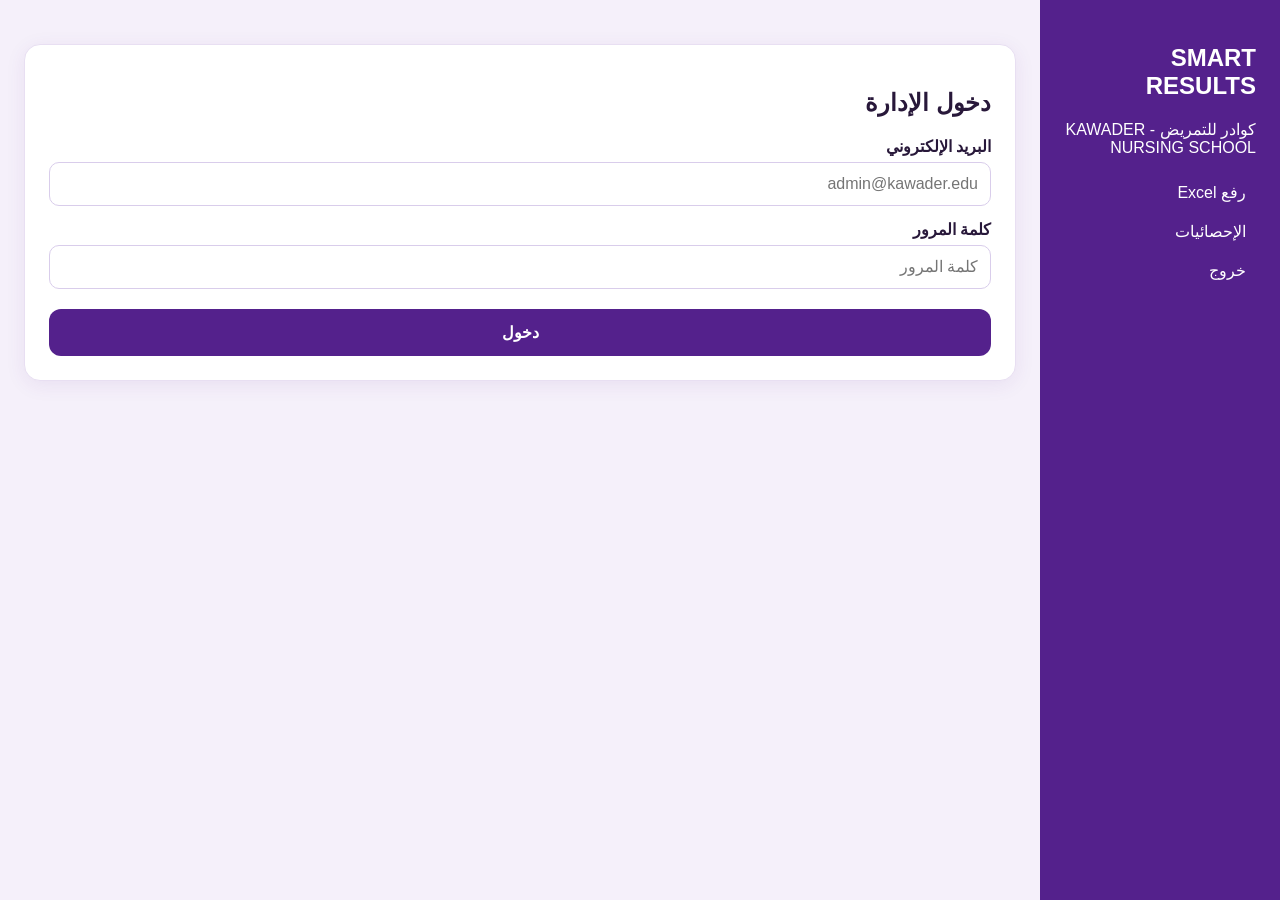
==== frontend/admin.html @ f1ea2448 "Initial commit for Smart Results" ====
<!DOCTYPE html>
<html lang="ar" dir="rtl">
<head>
<meta charset="UTF-8">
<meta name="viewport" content="width=device-width,initial-scale=1">
<title>لوحة الإدارة - SMART RESULTS</title>
<link rel="stylesheet" href="assets/css/style.css">
<link rel="stylesheet" href="assets/css/admin.css">
</head>
<body>
<div class="admin-layout">
  <div class="sidebar">
    <h2>SMART RESULTS</h2>
    <p>كوادر للتمريض - KAWADER NURSING SCHOOL</p>
    <a href="#" onclick="showSection('upload'); return false;">رفع Excel</a>
    <a href="#" onclick="showSection('analytics'); return false;">الإحصائيات</a>
    <a href="#" onclick="logout(); return false;">خروج</a>
  </div>

  <div class="main">
    <!-- Login -->
    <div id="loginBox" class="card">
      <h2>دخول الإدارة</h2>
      <label>البريد الإلكتروني</label>
      <input id="email" placeholder="admin@kawader.edu" type="email">
      <label>كلمة المرور</label>
      <input id="password" type="password" placeholder="كلمة المرور">
      <button id="loginBtn" onclick="adminLogin()">دخول</button>
    </div>

    <!-- Upload -->
    <div id="uploadBox" class="card hidden">
      <h2>رفع ملف Excel</h2>
      <p style="color:#7040A5;font-size:14px">صيغة الملف: الصف 1 = الأعمدة | الصف 2 = MAX + الدرجات النهائية (100 / 50 / 20 / 10) | الصف 3+ = بيانات الطلاب</p>
      <label>اختر ملف Excel</label>
      <input type="file" id="excelFile" accept=".xlsx,.xls">
      <button id="uploadBtn" onclick="uploadExcel()">رفع وفحص</button>

      <div id="issuesBox"></div>
      <div id="previewBox"></div>
      <pre id="uploadResult"></pre>

      <button id="calcBtn" onclick="calculateBatch()" disabled>حساب النتائج</button>
      <button id="publishBtn" onclick="publishBatch()" disabled>نشر النتائج</button>
    </div>

    <!-- Analytics -->
    <div id="analyticsBox" class="card hidden">
      <h2>الإحصائيات</h2>
      <label>السنة الدراسية</label>
      <select id="anaYear">
        <option value="first_year">السنة الأولى</option>
        <option value="second_year">السنة الثانية</option>
        <option value="third_year">السنة الثالثة</option>
      </select>
      <button id="anaBtn" onclick="loadAnalytics()">عرض</button>
      <pre id="anaResult"></pre>
    </div>
  </div>
</div>

<script src="assets/js/api.js"></script>
<script src="assets/js/admin.js"></script>
</body>
</html>
---- frontend/assets/css/style.css ----
:root{--primary:#54218C;--secondary:#7040A5;--accent:#9670C8;--bg:#F5F0FA;--text:#28183A}
*{box-sizing:border-box;font-family:'Segoe UI',Tahoma,sans-serif}
body{margin:0;background:var(--bg);color:var(--text)}
.container{max-width:720px;margin:0 auto;padding:20px}
header{text-align:center;color:var(--primary)}
header h1{margin:0;font-size:32px;letter-spacing:2px}
header p{margin:4px 0;color:var(--secondary);font-weight:700}
.card{background:#fff;border:1px solid #E8DFF2;border-radius:16px;padding:24px;margin-top:20px;box-shadow:0 4px 20px rgba(84,33,140,.08)}
label{display:block;margin:14px 0 6px;font-weight:600}
input,select{width:100%;padding:12px;border:1px solid #D9CDEB;border-radius:10px;font-size:16px}
button{width:100%;margin-top:20px;padding:14px;background:var(--primary);color:#fff;border:0;border-radius:12px;font-size:16px;font-weight:700;cursor:pointer}
button:disabled{opacity:.6;cursor:not-allowed}
button:hover{background:var(--secondary)}
.hidden{display:none}
.error{color:#B42318;background:#FEF3F2;padding:10px;border-radius:8px}
table{width:100%;border-collapse:collapse;margin-top:16px}
th,td{padding:10px;border-bottom:1px solid #eee;text-align:center}
th{background:var(--bg);color:var(--primary)}
.summary{display:grid;grid-template-columns:1fr 1fr;gap:12px;margin:16px 0}
.summary div{background:var(--bg);padding:12px;border-radius:10px;text-align:center}
footer{text-align:center;margin-top:20px;color:#888;font-size:13px}
.issue{border:1px solid #FECDC2;background:#FFFAEB;padding:12px;border-radius:10px;margin:8px 0}
.issue b{color:#B42318}
.issue .reason{color:#344054;font-size:14px}
.issue .action{color:#027A48;font-weight:600}
---- frontend/assets/css/admin.css ----
.admin-layout{display:flex;min-height:100vh}
.sidebar{width:240px;background:#54218C;color:#fff;padding:24px}
.sidebar a{color:#fff;display:block;padding:10px;text-decoration:none;border-radius:8px}
.sidebar a:hover{background:#7040A5}
.main{flex:1;padding:24px;background:#F5F0FA}
.stat-grid{display:grid;grid-template-columns:repeat(4,1fr);gap:16px}
.stat-card{background:#fff;padding:20px;border-radius:14px;text-align:center}
@media(max-width:768px){.admin-layout{flex-direction:column}.sidebar{width:100%}}
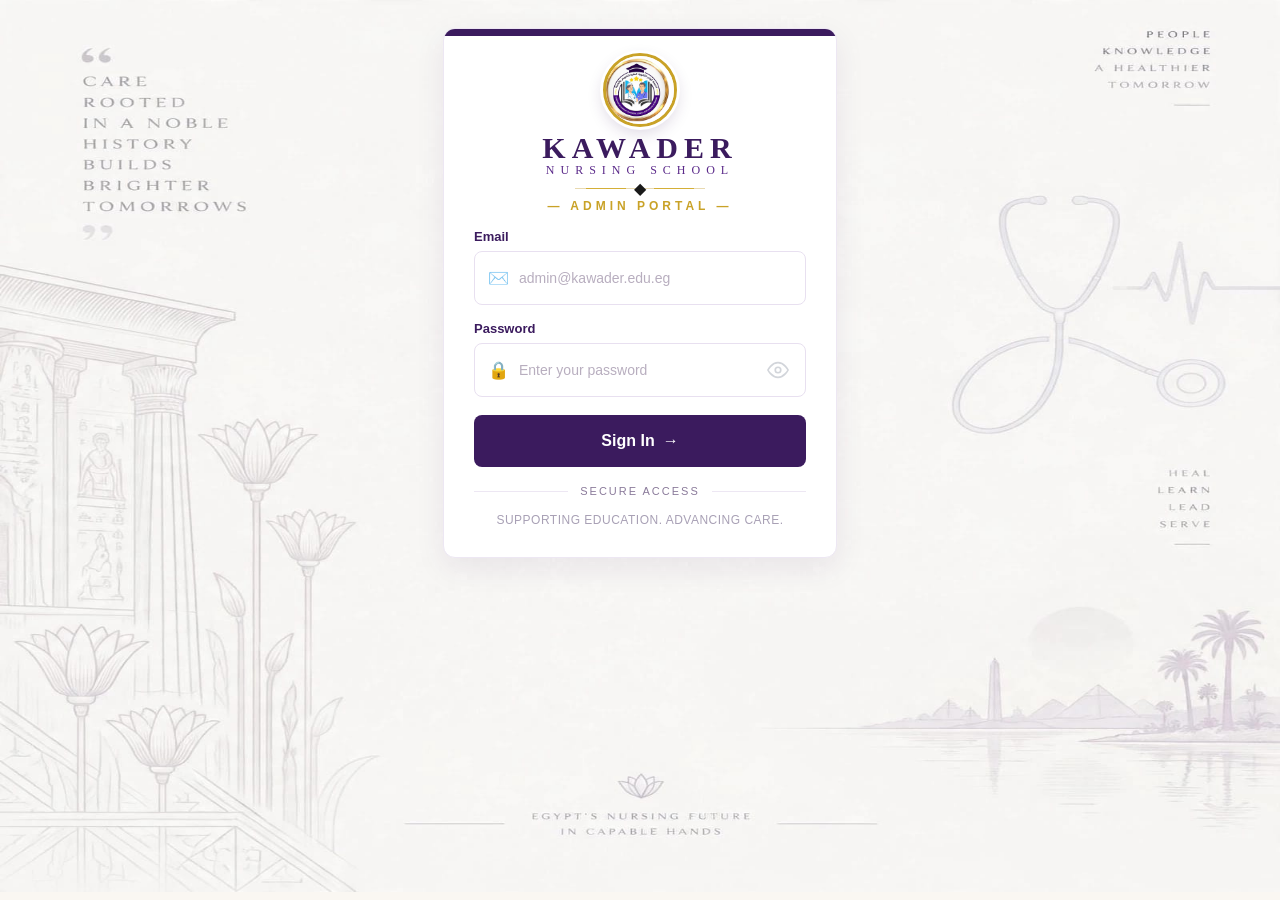
==== commit d0da4456: "Update project assets and files" ====
--- a/frontend/admin.html
+++ b/frontend/admin.html
@@ -1,65 +1,46 @@
 <!DOCTYPE html>
-<html lang="ar" dir="rtl">
-<head>
-<meta charset="UTF-8">
-<meta name="viewport" content="width=device-width,initial-scale=1">
-<title>لوحة الإدارة - SMART RESULTS</title>
-<link rel="stylesheet" href="assets/css/style.css">
-<link rel="stylesheet" href="assets/css/admin.css">
-</head>
-<body>
-<div class="admin-layout">
-  <div class="sidebar">
-    <h2>SMART RESULTS</h2>
-    <p>كوادر للتمريض - KAWADER NURSING SCHOOL</p>
-    <a href="#" onclick="showSection('upload'); return false;">رفع Excel</a>
-    <a href="#" onclick="showSection('analytics'); return false;">الإحصائيات</a>
-    <a href="#" onclick="logout(); return false;">خروج</a>
-  </div>
-
-  <div class="main">
-    <!-- Login -->
-    <div id="loginBox" class="card">
-      <h2>دخول الإدارة</h2>
-      <label>البريد الإلكتروني</label>
-      <input id="email" placeholder="admin@kawader.edu" type="email">
-      <label>كلمة المرور</label>
-      <input id="password" type="password" placeholder="كلمة المرور">
-      <button id="loginBtn" onclick="adminLogin()">دخول</button>
-    </div>
-
-    <!-- Upload -->
-    <div id="uploadBox" class="card hidden">
-      <h2>رفع ملف Excel</h2>
-      <p style="color:#7040A5;font-size:14px">صيغة الملف: الصف 1 = الأعمدة | الصف 2 = MAX + الدرجات النهائية (100 / 50 / 20 / 10) | الصف 3+ = بيانات الطلاب</p>
-      <label>اختر ملف Excel</label>
-      <input type="file" id="excelFile" accept=".xlsx,.xls">
-      <button id="uploadBtn" onclick="uploadExcel()">رفع وفحص</button>
-
-      <div id="issuesBox"></div>
-      <div id="previewBox"></div>
-      <pre id="uploadResult"></pre>
-
-      <button id="calcBtn" onclick="calculateBatch()" disabled>حساب النتائج</button>
-      <button id="publishBtn" onclick="publishBatch()" disabled>نشر النتائج</button>
-    </div>
-
-    <!-- Analytics -->
-    <div id="analyticsBox" class="card hidden">
-      <h2>الإحصائيات</h2>
-      <label>السنة الدراسية</label>
-      <select id="anaYear">
-        <option value="first_year">السنة الأولى</option>
-        <option value="second_year">السنة الثانية</option>
-        <option value="third_year">السنة الثالثة</option>
-      </select>
-      <button id="anaBtn" onclick="loadAnalytics()">عرض</button>
-      <pre id="anaResult"></pre>
-    </div>
-  </div>
+<html lang="en"><head><meta charset="UTF-8"><meta name="viewport" content="width=device-width,initial-scale=1">
+<title>Admin - SMART RESULTS</title><link rel="stylesheet" href="assets/css/style.css"><link rel="stylesheet" href="assets/css/admin.css"></head>
+<body class="page-login" id="pageBody">
+<div class="container" id="mainContainer">
+<div id="loginBox" class="card admin-card">
+<div class="logo-wrap"><div class="logo-circle"><img src="assets/images/logo.png" alt="KAWADER"></div>
+<div class="logo-title">KAWADER</div><div class="logo-sub">NURSING SCHOOL</div>
+<div class="logo-line">◆</div><div class="admin-portal">— ADMIN PORTAL —</div></div>
+<label>Email</label>
+<div class="field"><span class="icon">✉️</span><input id="email" type="email" placeholder="admin@kawader.edu.eg"></div>
+<label>Password</label>
+<div class="field password"><span class="icon">🔒</span><input id="password" type="password" placeholder="Enter your password">
+  <button type="button" class="eye-btn" onclick="togglePassword()" title="Show / Hide Password"><svg viewBox="0 0 24 24"><path d="M1 12s4-8 11-8 11 8 11 8-4 8-11 8S1 12 1 12Z"/><circle cx="12" cy="12" r="3"/></svg></button>
+</div>
+<button id="loginBtn" onclick="adminLogin()">Sign In <span>→</span></button><p id="loginMsg" class="error hidden"></p>
+<div style="display:flex;align-items:center;gap:12px;margin-top:18px"><div style="flex:1;height:1px;background:#EDE7F3"></div><span style="font-size:11px;letter-spacing:2px;color:#8A7A9A">SECURE ACCESS</span><div style="flex:1;height:1px;background:#EDE7F3"></div></div>
+<p class="hint">SUPPORTING EDUCATION. ADVANCING CARE.</p>
 </div>
 
-<script src="assets/js/api.js"></script>
-<script src="assets/js/admin.js"></script>
-</body>
-</html>+<div id="uploadBox" class="card admin-card hidden">
+<label>1. Select Academic Year</label>
+<div class="field"><span class="icon">📅</span><select id="uploadYear"><option value="first_year">First Year</option><option value="second_year">Second Year</option><option value="third_year">Third Year</option><option value="fourth_year">Fourth Year</option><option value="fifth_year">Fifth Year</option></select></div>
+<label>2. Choose Excel File</label>
+<div class="drop-box">
+  <svg class="upload-ic" viewBox="0 0 120 110"><path d="M60 2 L72 18 L88 10 L82 28 L98 32 L80 42 L84 58 L60 50 L36 58 L40 42 L22 32 L38 28 L32 10 L48 18 Z" fill="#5B2A8A"/><path d="M60 10 L68 22 L78 16 L74 28 L84 32 L70 38 L72 48 L60 44 L48 48 L50 38 L36 32 L46 28 L42 16 L52 22 Z" fill="#C9A227" opacity=".4"/><path d="M25 78 Q25 60 45 60 Q50 48 65 48 Q85 48 90 62 Q102 62 102 78 Q102 92 86 92 L35 92 Q25 92 25 78 Z" fill="#fff" stroke="#3B1B5E" stroke-width="2.5"/><path d="M60 70 L60 86 M50 76 L60 66 L70 76" fill="none" stroke="#3B1B5E" stroke-width="4" stroke-linecap="round" stroke-linejoin="round"/></svg>
+  <h3>Upload Student Results File<br>(Excel / CSV)</h3>
+  <p class="small">Drag and drop your file here<br>or click to browse</p>
+  <input type="file" id="excelFile" accept=".xlsx,.xls,.csv" style="margin-top:12px">
+</div>
+<button id="uploadBtn" onclick="uploadExcel()">Upload & Check</button>
+<div id="issuesBox"></div><div id="previewBox"></div>
+<button id="calcBtn" onclick="calculateBatch()" disabled>Calculate Results</button>
+<button id="publishBtn" onclick="publishBatch()" disabled>⬆️ Publish Results</button>
+<p style="text-align:center;font-size:12px;color:#7A6A8A">Accepted formats: .xlsx, .xls, .csv &nbsp;|&nbsp; Max size: 10 MB</p>
+<div id="pubStatusBox"></div>
+<div class="steps-3">
+  <div class="step-card"><div class="step-ic">📄</div><b>1. Upload</b><p>Select your results file</p></div>
+  <div class="step-card"><div class="step-ic">📊</div><b>2. Validate</b><p>We'll check the data</p></div>
+  <div class="step-card"><div class="step-ic">✓</div><b>3. Publish</b><p>Make results available</p></div>
+</div>
+<button class="secondary" onclick="logout()">Logout</button>
+<p style="text-align:center;font-size:11px;color:#7A6A8A;margin-top:14px">INSPIRED BY A RICH HERITAGE<br>CARING FOR BRIGHTER FUTURES</p>
+</div>
+<div id="analyticsBox" class="card hidden"><h2>Statistics</h2><select id="anaYear"><option value="first_year">First Year</option><option value="second_year">Second Year</option><option value="third_year">Third Year</option></select><button onclick="loadAnalytics()">Show</button><pre id="anaResult"></pre></div>
+</div><script src="assets/js/api.js"></script><script src="assets/js/admin.js"></script></body></html>
--- a/frontend/assets/css/style.css
+++ b/frontend/assets/css/style.css
@@ -1,25 +1,112 @@
-:root{--primary:#54218C;--secondary:#7040A5;--accent:#9670C8;--bg:#F5F0FA;--text:#28183A}
+:root{--primary:#3B1B5E;--primary-2:#4A2A7A;--gold:#C9A227;--gold-light:#D4AF37;--bg:#FAF7F2;--border:#E8E0F0;--text:#1A1A1A;--muted:#8A7A9A;--th-bg:#F2EEF7;--line:#EDE7F3;--green:#027A48}
 *{box-sizing:border-box;font-family:'Segoe UI',Tahoma,sans-serif}
-body{margin:0;background:var(--bg);color:var(--text)}
-.container{max-width:720px;margin:0 auto;padding:20px}
-header{text-align:center;color:var(--primary)}
-header h1{margin:0;font-size:32px;letter-spacing:2px}
-header p{margin:4px 0;color:var(--secondary);font-weight:700}
-.card{background:#fff;border:1px solid #E8DFF2;border-radius:16px;padding:24px;margin-top:20px;box-shadow:0 4px 20px rgba(84,33,140,.08)}
-label{display:block;margin:14px 0 6px;font-weight:600}
-input,select{width:100%;padding:12px;border:1px solid #D9CDEB;border-radius:10px;font-size:16px}
-button{width:100%;margin-top:20px;padding:14px;background:var(--primary);color:#fff;border:0;border-radius:12px;font-size:16px;font-weight:700;cursor:pointer}
-button:disabled{opacity:.6;cursor:not-allowed}
-button:hover{background:var(--secondary)}
-.hidden{display:none}
-.error{color:#B42318;background:#FEF3F2;padding:10px;border-radius:8px}
-table{width:100%;border-collapse:collapse;margin-top:16px}
-th,td{padding:10px;border-bottom:1px solid #eee;text-align:center}
-th{background:var(--bg);color:var(--primary)}
-.summary{display:grid;grid-template-columns:1fr 1fr;gap:12px;margin:16px 0}
-.summary div{background:var(--bg);padding:12px;border-radius:10px;text-align:center}
-footer{text-align:center;margin-top:20px;color:#888;font-size:13px}
-.issue{border:1px solid #FECDC2;background:#FFFAEB;padding:12px;border-radius:10px;margin:8px 0}
-.issue b{color:#B42318}
-.issue .reason{color:#344054;font-size:14px}
-.issue .action{color:#027A48;font-weight:600}+body{margin:0;background:var(--bg);color:var(--text);min-height:100vh}
+.overlay{display:none!important}
+body.page-search{background:url('../images/bg-search.jpg') 100% 100%/100% 100% no-repeat;background-color:#FAF7F2}
+body.page-result{background:url('../images/bg-result.jpg') 100% 100%/100% 100% no-repeat;background-color:#FAF7F2}
+body.page-login{background:url('../images/bg-login.jpg') 100% 100%/100% 100% no-repeat;background-color:#FAF7F2}
+body.page-upload{background:url('../images/bg-upload.jpg') 100% 100%/100% 100% no-repeat;background-color:#FAF7F2}
+body.student-bg{background:url('../images/bg-search.jpg') 100% 100%/100% 100% no-repeat;background-color:#FAF7F2}
+body.admin-bg{background:url('../images/bg-login.jpg') 100% 100%/100% 100% no-repeat;background-color:#FAF7F2}
+.container{max-width:430px;margin:-8px auto 0;padding:6px 18px 10px;position:relative;z-index:2}
+.container.wide{max-width:860px}
+.container.upload-page{max-width:980px;display:grid;grid-template-columns:340px 1fr;gap:32px;align-items:start}
+.logo-wrap{text-align:center;margin-bottom:6px}
+.logo-circle{width:74px;height:74px;margin:0 auto 6px;border-radius:50%;overflow:hidden;border:3px solid #C9A227;box-shadow:0 0 0 3px #fff,0 6px 16px rgba(59,27,94,.18);background:#fff;display:flex;align-items:center;justify-content:center}
+.logo-circle img{width:100%;height:100%;object-fit:cover;object-position:center;display:block}
+.logo-title{font-family:Georgia,'Times New Roman',serif;font-size:30px;font-weight:700;letter-spacing:6px;color:#3B1B5E;text-align:center;margin:2px 0 0;line-height:1}
+.logo-sub{font-family:Georgia,serif;font-size:12px;letter-spacing:6px;color:#5B2A8A;text-align:center}
+.logo-ar{font-size:15px;color:#5B2A8A;text-align:center;margin-top:4px}
+.logo-line{width:130px;height:1px;background:#E8D9B0;margin:10px auto;display:flex;align-items:center;justify-content:center;gap:8px}
+.logo-line:before,.logo-line:after{content:"";width:40px;height:1px;background:#D4AF37}
+.logo-tag{font-size:10px;letter-spacing:3px;color:#8A7A9A;text-align:center}
+.admin-portal{font-size:12px;letter-spacing:4px;color:#C9A227;text-align:center;margin:6px 0 0;font-weight:600}
+.card{background:#fff;border:1px solid #EDE7F3;border-radius:12px;padding:24px 30px 18px;margin-top:10px;box-shadow:0 10px 30px rgba(59,27,94,.08);position:relative;overflow:hidden}
+.card:before{content:"";position:absolute;top:0;left:0;right:0;height:7px;background:#3B1B5E}
+.card h2{font-family:Georgia,serif;font-size:22px;color:#3B1B5E;margin:0 0 6px;text-align:center;font-weight:700}
+label{display:block;margin:16px 0 7px;font-weight:600;font-size:13px;color:#3B1B5E}
+.field{position:relative;display:flex;align-items:center}
+.field .icon{position:absolute;left:14px;font-size:17px;color:#5B2A8A;z-index:1}
+.field input,.field select{width:100%;height:54px;padding:0 14px 0 44px;border:1.5px solid var(--border);border-radius:8px;font-size:14px;background:#fff;color:#1A1A1A;outline:none}
+.field select{appearance:none;cursor:pointer}
+.field input::placeholder{color:#B8AEBF}
+.field input:focus,.field select:focus{border-color:#5B2A8A;box-shadow:0 0 0 3px rgba(91,42,138,.08)}
+.field.password input{padding-right:48px}
+button{width:100%;height:52px;margin-top:18px;padding:0;background:#3B1B5E;color:#fff;border:0;border-radius:8px;font-size:16px;font-weight:600;cursor:pointer;display:flex;align-items:center;justify-content:center;gap:8px}
+button.secondary{background:#fff;color:#3B1B5E;border:2px solid #3B1B5E}
+button:disabled{opacity:.55}
+.hidden{display:none}.error{color:#B42318;background:#FEF3F2;padding:12px;border-radius:8px;font-size:14px}
+.hint{text-align:center;color:#A8A0B5;font-size:12px;margin-top:16px;letter-spacing:.5px}
+.side-hero{padding-top:80px}
+.side-hero h1{font-family:Georgia,serif;font-size:44px;line-height:1.1;color:#3B1B5E;margin:12px 0;font-weight:400}
+.side-hero p{color:#7A6A8A;font-size:14px;line-height:1.7}
+.side-hero .rule{width:44px;height:2px;background:var(--gold);margin:16px 0}
+.bottom-cards{display:none!important}
+.mini-card{display:flex;align-items:center;gap:10px;justify-content:center}
+.mini-card .ic{font-size:24px}
+.mini-card b{font-size:10px;letter-spacing:1px;color:#3B1B5E;line-height:1.4;text-align:left}
+.result-banner{background:#3B1B5E;margin:-28px -30px 0;padding:18px 20px;text-align:center;color:#fff;position:relative}
+.result-banner:after{content:"";position:absolute;left:0;right:0;bottom:0;height:10px;background:repeating-linear-gradient(45deg,#C9A227 0 8px,#E9D8A6 8px 16px)}
+.result-banner .b-logo{width:42px;height:42px;object-fit:cover;border-radius:50%;border:2px solid #C9A227;display:block;margin:0 auto}
+.result-banner h2{color:#fff;margin:6px 0 0;font-size:19px;letter-spacing:2px}
+.result-banner p{margin:2px 0 10px;font-size:10px;letter-spacing:3px;opacity:.8}
+.result-head{font-family:Georgia,serif;font-size:26px;font-weight:700;color:#1A1A1A;margin:20px 0 2px}
+.result-sub{color:#7A6A8A;font-size:13px;margin:0 0 16px}
+.table-wrap{border:1px solid #EDE7F3;border-radius:8px;overflow:hidden}
+table{width:100%;border-collapse:collapse;font-size:14px}
+th{padding:14px 16px;text-align:left;background:var(--th-bg);color:#1A1A1A;font-weight:600;border-bottom:1px solid var(--line)}
+td{padding:13px 16px;border-bottom:1px solid #F0EBF5;text-align:left;color:#344054}
+td:first-child,th:first-child{width:44px;text-align:center;color:#8A7A9A}
+td:last-child,th:last-child{text-align:center}
+tr:last-child td{border-bottom:none}
+/* دايرة الترتيب - جواها Rank مش نسبة */
+.score-row{display:flex;gap:22px;align-items:center;margin-top:26px;flex-wrap:wrap}
+.rank-circle-wrap{position:relative;flex-shrink:0;padding-top:14px}
+.crown-badge{position:absolute;top:-4px;left:50%;transform:translateX(-50%);font-size:26px;z-index:3;line-height:1;filter:drop-shadow(0 2px 3px rgba(0,0,0,.2))}
+.score-circle{width:120px;height:120px;border-radius:50%;border:10px solid #3B1B5E;display:flex;flex-direction:column;align-items:center;justify-content:center;background:#fff;flex-shrink:0;position:relative}
+.score-circle .rank-num{font-size:28px;font-weight:800;color:#3B1B5E;line-height:1}
+.score-circle .rank-out{font-size:11px;color:#8A7A9A;margin-top:4px}
+.passed-pill{display:inline-flex;align-items:center;gap:6px;background:#ECFDF3;color:var(--green);border:1px solid #A6F4C5;padding:9px 16px;border-radius:20px;font-weight:700;font-size:14px}
+.rank-box{padding:16px;border-radius:14px;text-align:center;margin:16px 0;background:#FFF8DC;border:1px solid #F0D98A}
+.rank-box.gold{background:linear-gradient(135deg,#FFF8DC,#FFE98A)}
+.rank-box.purple{background:#F5F0FA;border-color:var(--primary)}
+.diagram{margin-top:16px}.diagram canvas{max-height:240px}
+.summary{display:grid;grid-template-columns:1fr 1fr;gap:12px;margin:16px 0}.summary div{background:var(--bg);padding:12px;border-radius:10px;text-align:center}
+footer{text-align:center;margin-top:12px;color:#888;font-size:12px}
+.issue{border:1px solid #FECDC2;background:#FFFAEB;padding:12px;border-radius:8px;margin:8px 0}.issue b{color:#B42318}.issue .reason{color:#344054}.issue .action{color:#027A48;font-weight:600}
+.drop-box{border:2px dashed #C9A227;border-radius:12px;padding:30px 18px;text-align:center;background:#FFFEF5}
+.drop-box .upload-ic{width:110px;height:auto;margin:0 auto;display:block}
+.drop-box h3{color:#3B1B5E;font-size:19px;margin:14px 0 2px;font-family:Georgia,serif}
+.drop-box .small{font-size:13px;color:#666;line-height:1.6}
+.steps-3{display:grid;grid-template-columns:repeat(3,1fr);gap:12px;margin-top:18px}
+.step-card{background:#fff;border:1px solid #EDE7F3;border-radius:12px;padding:18px 12px;text-align:center}
+.step-card .step-ic{width:48px;height:48px;border-radius:50%;background:#F5F0FA;display:flex;align-items:center;justify-content:center;font-size:20px;margin:0 auto 10px;color:#3B1B5E}
+.step-card b{font-size:13px;color:#3B1B5E}
+.step-card p{font-size:11px;color:#7A6A8A;margin:6px 0 0;line-height:1.5}
+.eye-btn{position:absolute;right:12px;left:auto;top:50%;transform:translateY(-50%);width:32px;height:32px;background:none;border:none;cursor:pointer;margin:0;padding:0;display:flex;align-items:center;justify-content:center;opacity:.45;box-shadow:none}
+.eye-btn:hover{opacity:.9}
+.eye-btn svg{width:22px;height:22px;fill:none;stroke:#9CA3AF;stroke-width:1.8}
+.pub-card{background:#fff;border:1px solid #EDE7F3;border-radius:12px;padding:20px;margin-top:18px;text-align:left}
+.pub-header{display:flex;justify-content:space-between;align-items:center;gap:12px;margin-bottom:12px}
+.pub-header h3{font-size:16px;font-weight:700;color:#1A1A1A;margin:0;font-family:'Segoe UI',Tahoma,sans-serif}
+.pub-count{font-size:13px;color:#8A7A9A;white-space:nowrap}
+.pub-count strong{color:#3B1B5E}
+.pub-progress{height:6px;background:#F2EEF7;border-radius:99px;overflow:hidden;margin-bottom:8px}
+.pub-progress-fill{height:100%;background:#3B1B5E;border-radius:99px;transition:width .3s}
+.pub-list{display:flex;flex-direction:column}
+.pub-row{display:flex;justify-content:space-between;align-items:center;gap:12px;padding:12px 0;border-top:1px solid #F1F1F1}
+.pub-row:first-child{border-top:none}
+.pub-left{display:flex;flex-direction:column;gap:2px}
+.pub-year{font-size:14px;font-weight:600;color:#1F2937}
+.pub-meta{font-size:12px;color:#9CA3AF}
+.badge{font-size:12px;font-weight:600;padding:5px 12px;border-radius:99px;white-space:nowrap}
+.badge-published{background:#ECFDF3;color:#027A48;border:1px solid #A6F4C5}
+.badge-draft{background:#F3F4F6;color:#6B7280;border:1px solid #E5E7EB}
+@media(max-width:760px){
+  body.page-search,body.page-result,body.page-login,body.page-upload{background-size:cover;background-position:center top}
+  .container,.container.wide,.container.upload-page{max-width:100%;padding:14px;display:block}
+  .bottom-cards{display:none!important}
+  .side-hero{display:none}
+  .card{padding:22px 18px}
+}
+@media print{button,.lookup-card,footer,.side-hero,.bottom-cards{display:none!important}.result-card{border:none;box-shadow:none}}
--- a/frontend/assets/css/admin.css
+++ b/frontend/assets/css/admin.css
@@ -1,8 +1,2 @@
-.admin-layout{display:flex;min-height:100vh}
-.sidebar{width:240px;background:#54218C;color:#fff;padding:24px}
-.sidebar a{color:#fff;display:block;padding:10px;text-decoration:none;border-radius:8px}
-.sidebar a:hover{background:#7040A5}
-.main{flex:1;padding:24px;background:#F5F0FA}
-.stat-grid{display:grid;grid-template-columns:repeat(4,1fr);gap:16px}
-.stat-card{background:#fff;padding:20px;border-radius:14px;text-align:center}
-@media(max-width:768px){.admin-layout{flex-direction:column}.sidebar{width:100%}}+.admin-card{max-width:640px;margin:30px auto}
+.steps{display:flex;justify-content:space-between;margin:16px 0;color:var(--primary);font-weight:700}
